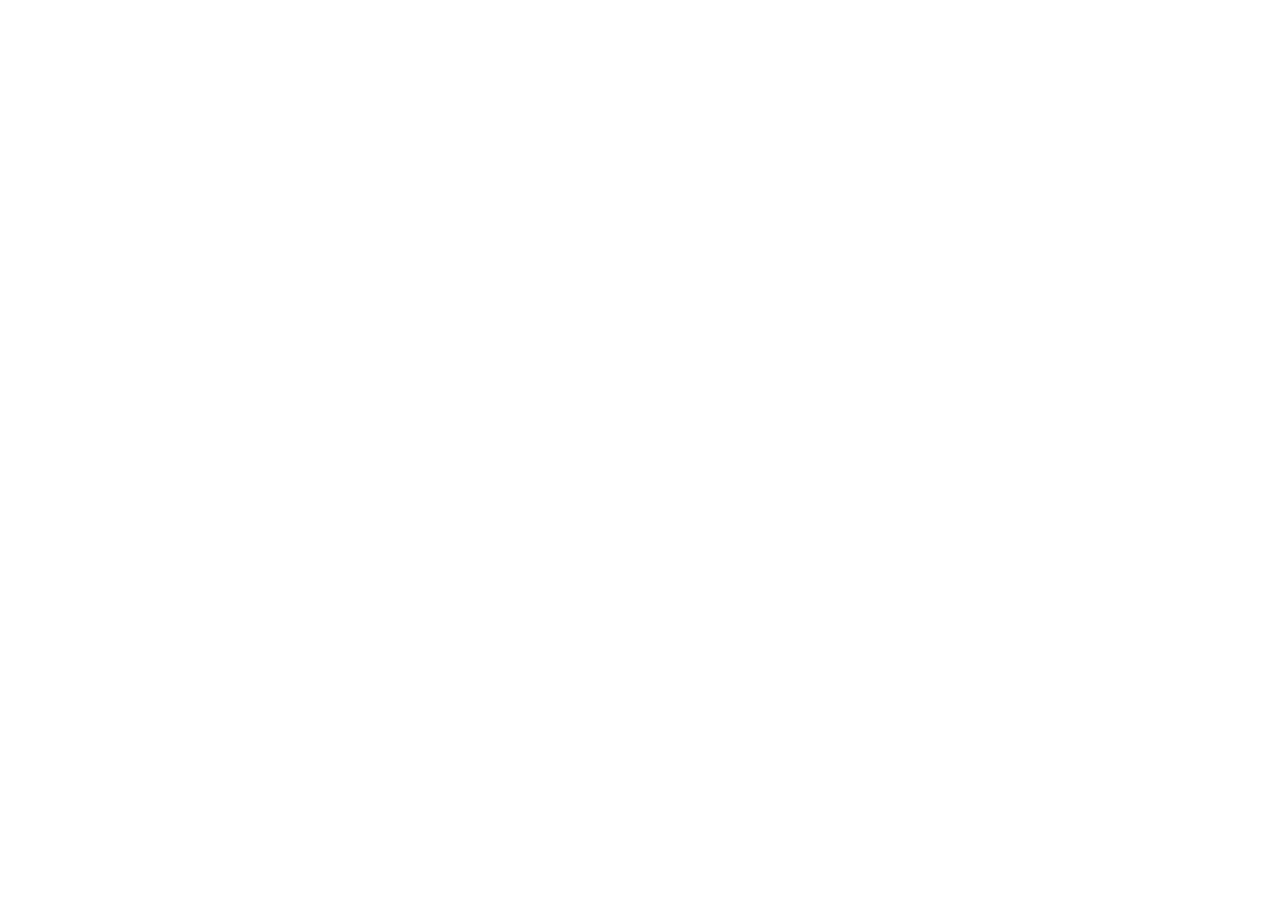
==== index.html @ 2e0dc95f "Initialisation du projet, Arborescence et creation de la structure HTML" ====
<!DOCTYPE html>
<html lang="fr">

<head>
    <meta charset="UTF-8">
    <meta name="viewport" content="width=device-width, initial-scale=1.0">
    <title>AfriConnect Summit | Accueil</title>
    
    <!-- Votre feuille de style personnelle -->
    <link rel="stylesheet" href="css/style.css">
</head>

<body>
    <!-- Le contenu de la page sera ajoute ici -->
   
   <!-- Votre script JavaScript -->
    <script src="js/main.js"></script>
</body>

</html>
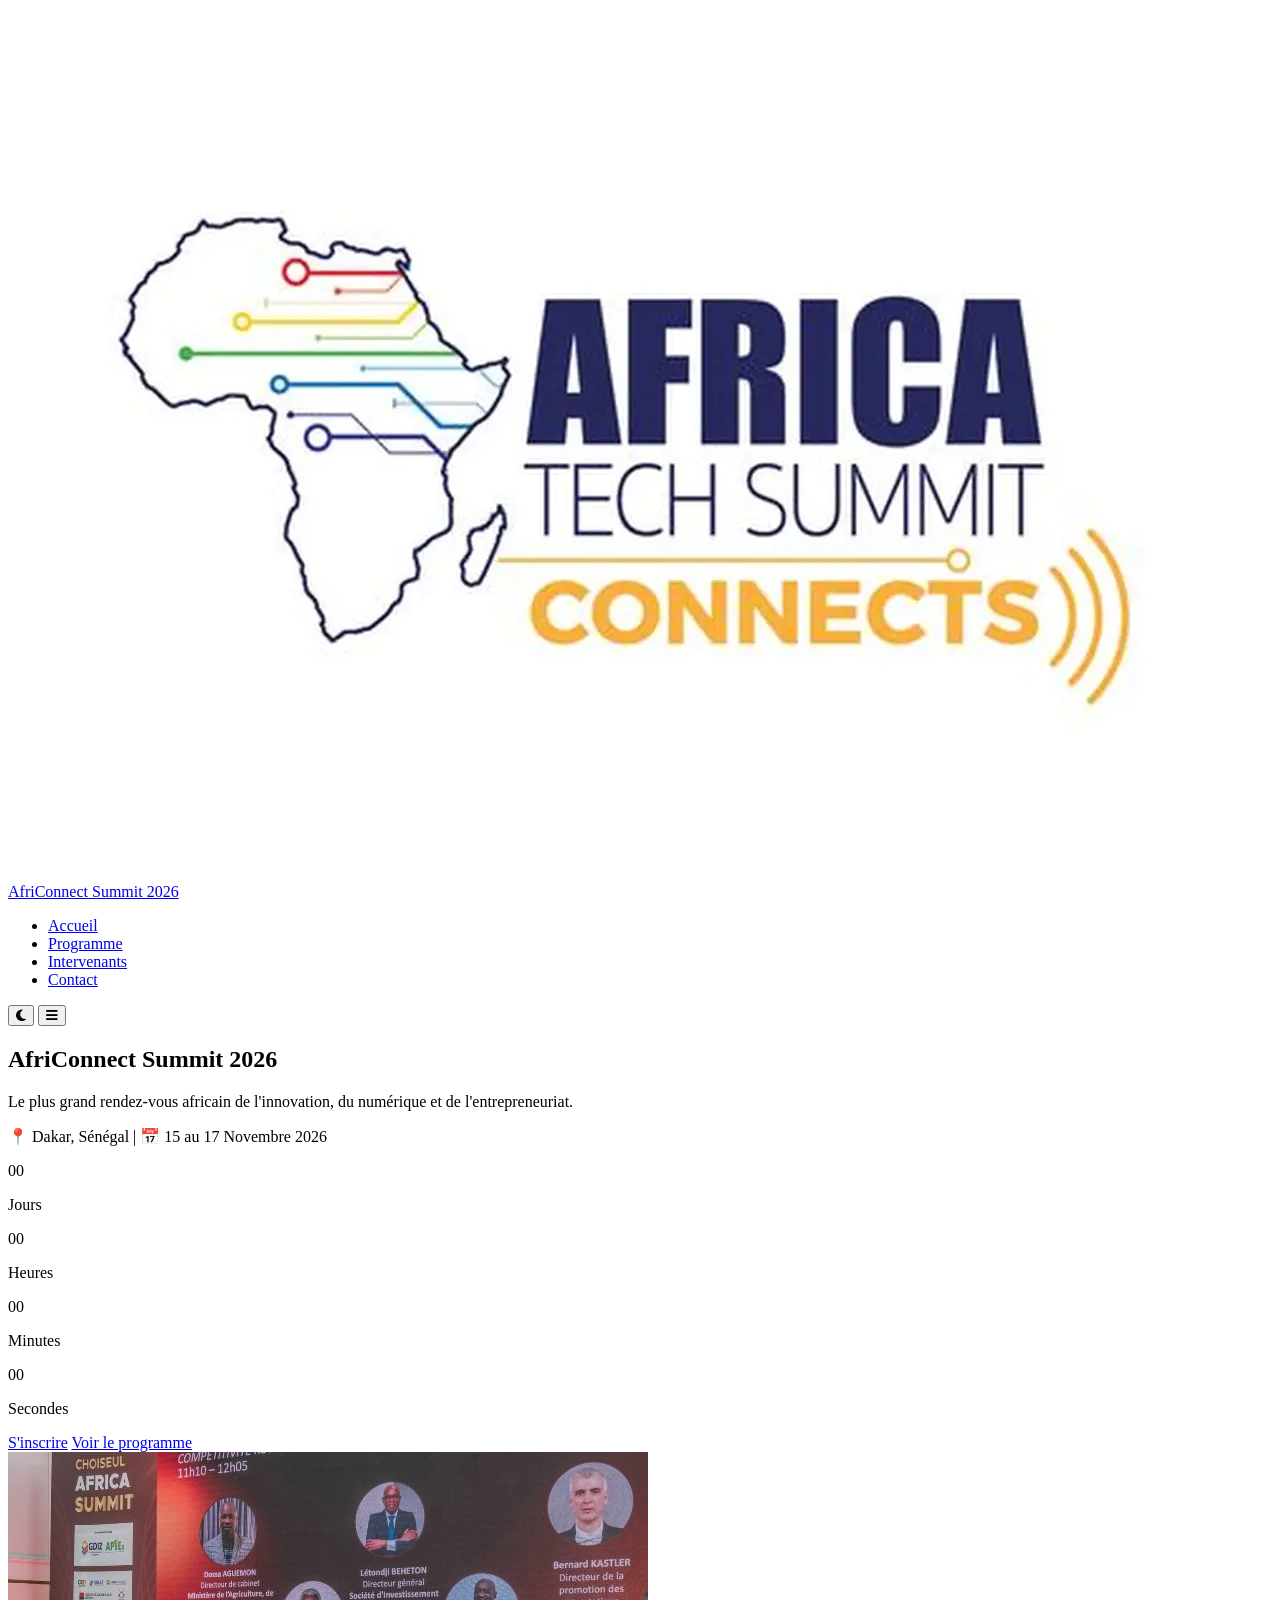
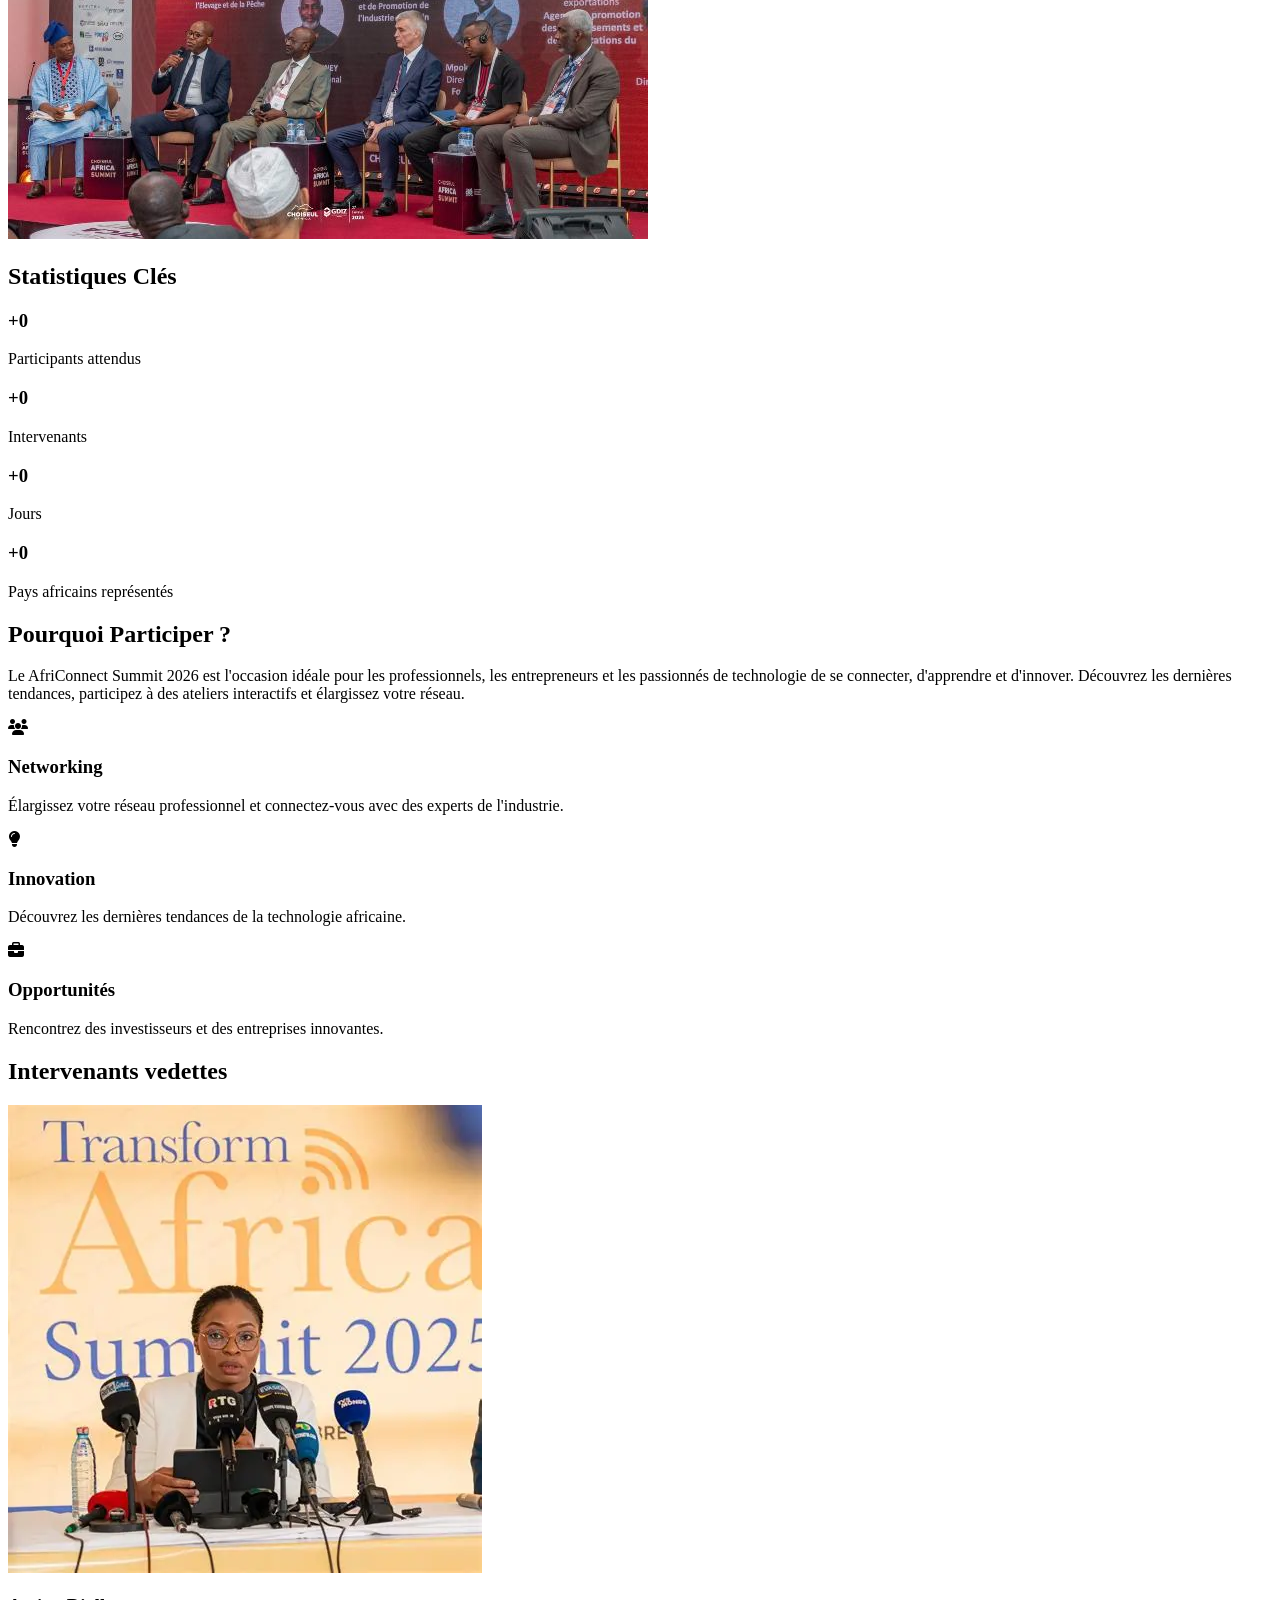
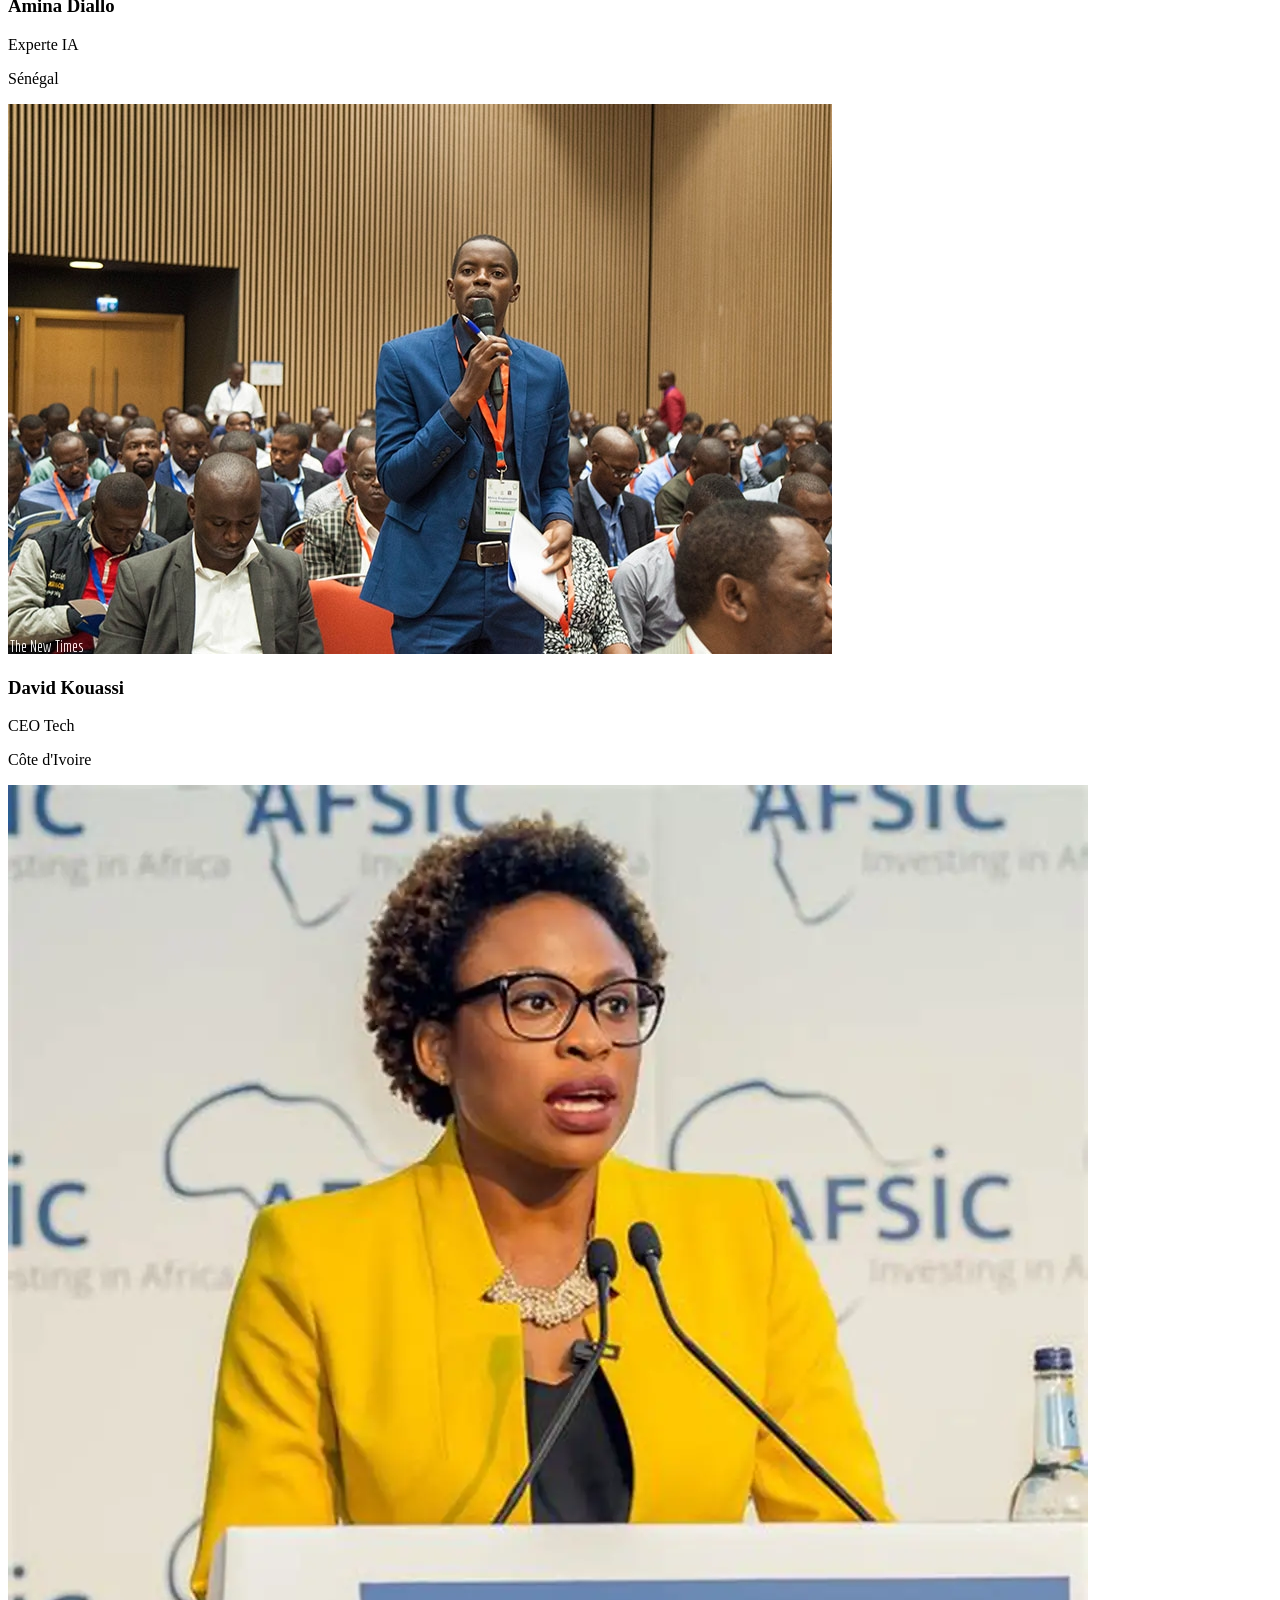
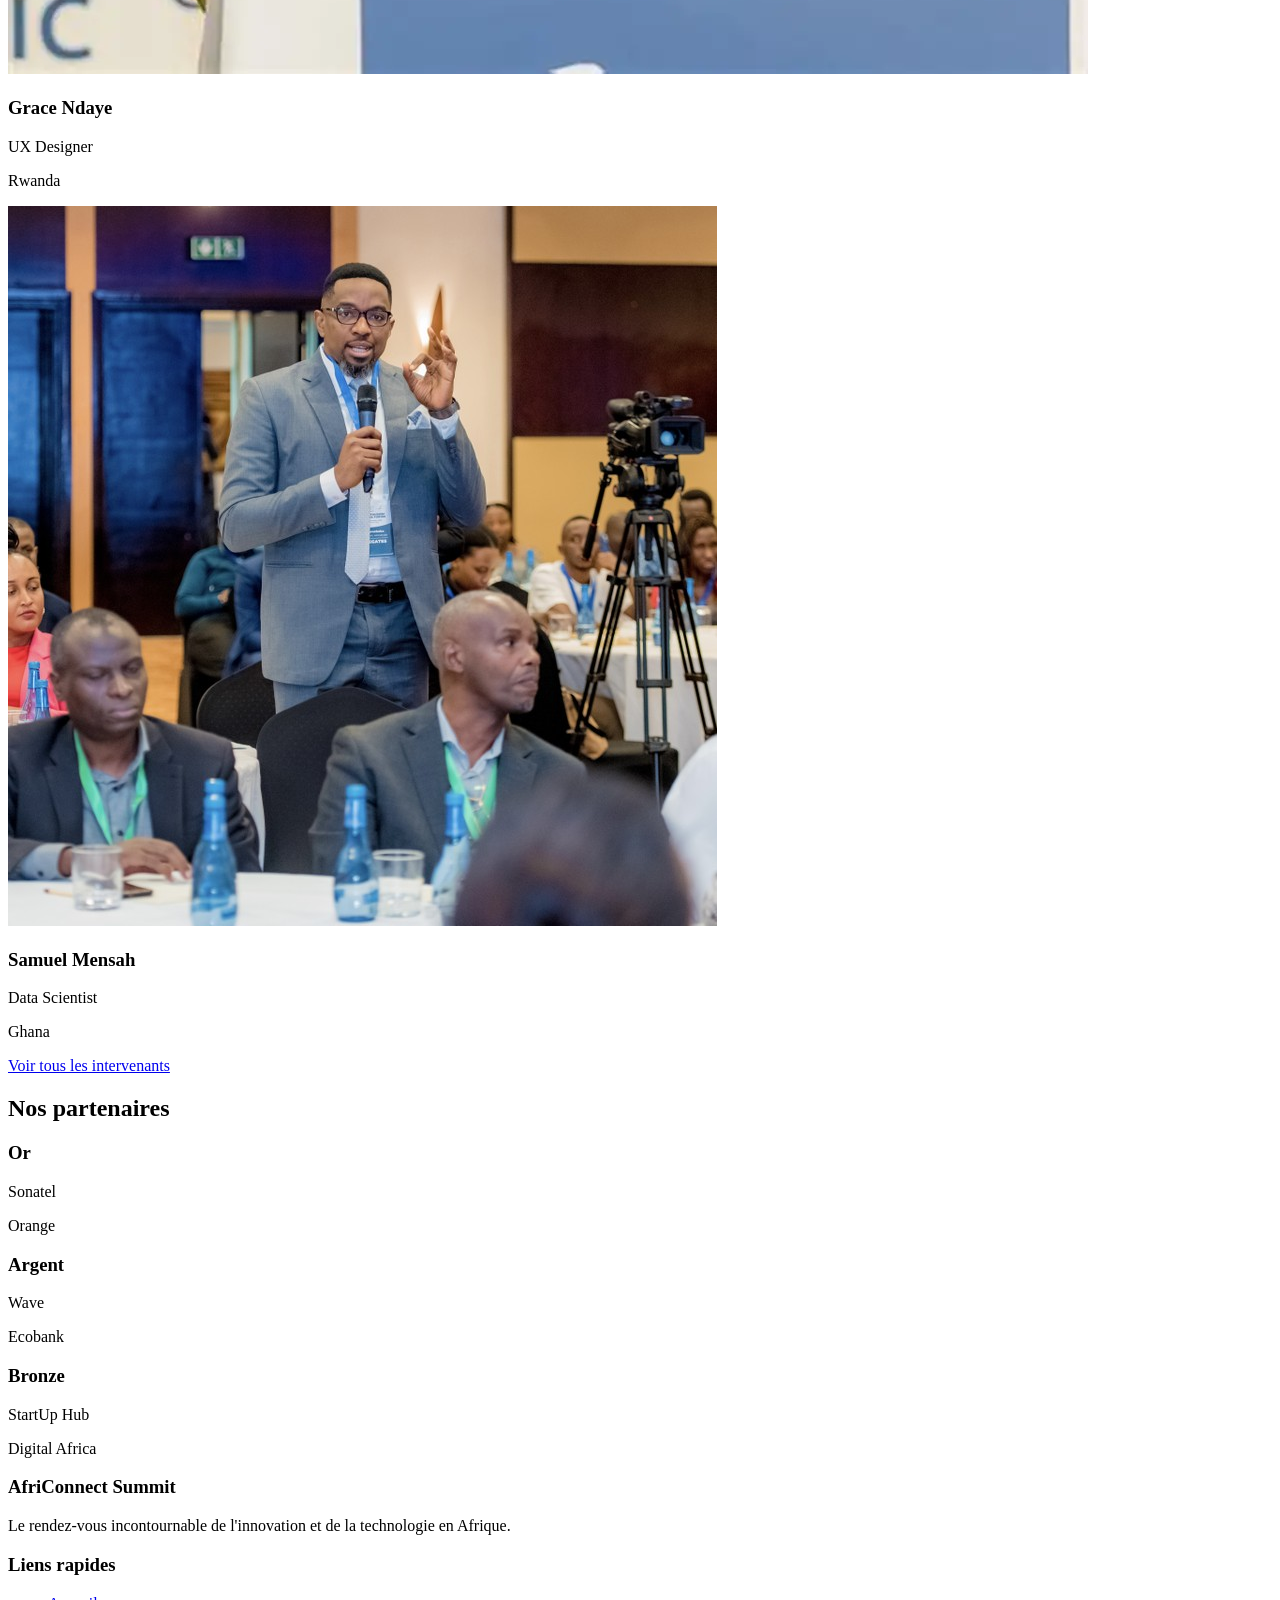
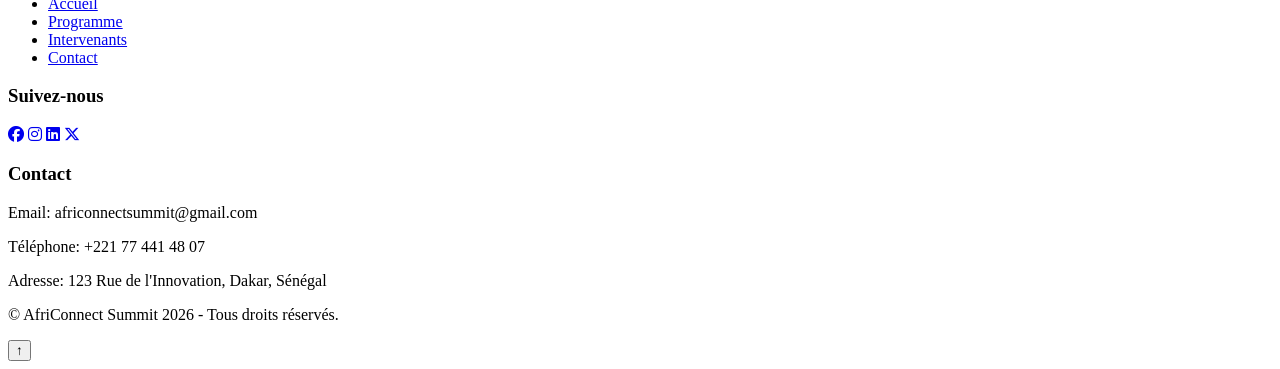
==== commit ba4e7223: "HTML : Structure HTML complète du site AfriConnect Summit" ====
--- a/index.html
+++ b/index.html
@@ -5,15 +5,348 @@
     <meta charset="UTF-8">
     <meta name="viewport" content="width=device-width, initial-scale=1.0">
     <title>AfriConnect Summit | Accueil</title>
-    
+
     <!-- Votre feuille de style personnelle -->
     <link rel="stylesheet" href="css/style.css">
+    <link rel="stylesheet" href="https://cdnjs.cloudflare.com/ajax/libs/font-awesome/6.7.2/css/all.min.css">
 </head>
 
 <body>
     <!-- Le contenu de la page sera ajoute ici -->
-   
-   <!-- Votre script JavaScript -->
+    <header>
+        <nav class="navbar">
+            <div>
+                <a href="index.html" class="logo">
+                    <img src="images/logo.png" alt="Logo AfriConnect Summit 2026">
+
+                    <span>AfriConnect Summit 2026</span>
+                </a>
+            </div>
+            <ul class="nav-links">
+                <li><a href="index.html" class="active">Accueil</a></li>
+                <li><a href="programme.html">Programme</a></li>
+                <li><a href="intervenants.html">Intervenants</a></li>
+                <li><a href="contact.html">Contact</a></li>
+            </ul>
+
+            <button id="theme-toggle" aria-label="Activer le mode sombre">
+                
+                <i class="fa-solid fa-moon"></i>
+
+            </button>
+            
+            <button id="menu-toggle" aria-label="Ouvrir le menu">
+
+                <i class="fa-solid fa-bars"></i>
+                
+            </button>
+
+        </nav>
+    </header>
+
+    <main>
+        <section id="hero">
+            <div>
+                <h1> AfriConnect Summit 2026 </h1>
+                <p>
+                    Le plus grand rendez-vous africain de l'innovation, du numérique
+                    et de l'entrepreneuriat.
+                </p>
+                <p> 📍 Dakar, Sénégal | 📅 15 au 17 Novembre 2026</p>
+
+                <div id="countdown">
+                    <!-- Le compte à rebours sera affiché ici -->
+                    <div>
+                        <span id="days">00</span>
+                        <p>Jours</p>
+                    </div>
+                    <div>
+                        <span id="hours">00</span>
+                        <p>Heures</p>
+                    </div>
+                    <div>
+                        <span id="minutes">00</span>
+                        <p>Minutes</p>
+                    </div>
+                    <div>
+                        <span id="seconds">00</span>
+                        <p>Secondes</p>
+                    </div>
+
+                </div>
+                <div>
+                    <a href="contact.html" class="btn">S'inscrire</a>
+                    <a href="programme.html" class="btn">Voir le programme</a>
+                </div>
+            </div>
+            <div class="hero-image">
+                <img src="images/hero.jpg" alt="Conférence technologique AfriConnect Summit 2026">
+            </div>
+        </section>
+
+        <section id="statistiques">
+
+            <h2>Statistiques Clés</h2>
+
+            <article>
+
+                <h3>+<span class="counter" data-target="1200">0</span></h3>
+
+                <p>Participants attendus</p>
+
+            </article>
+
+            <article>
+
+                <h3>+<span class="counter" data-target="48">0</span></h3>
+
+                <p>Intervenants</p>
+
+            </article>
+
+            <article>
+
+                <h3>+<span class="counter" data-target="3">0</span></h3>
+
+                <p>Jours</p>
+
+            </article>
+
+            <article>
+
+                <h3>+<span class="counter" data-target="12">0</span></h3>
+
+                <p>
+                    Pays africains représentés
+                </p>
+
+            </article>
+
+        </section>
+
+        <section id="pourquoi">
+
+            <h2>Pourquoi Participer ?</h2>
+
+            <p>
+                Le AfriConnect Summit 2026 est l'occasion idéale pour les professionnels,
+                les entrepreneurs et les passionnés de technologie
+                de se connecter, d'apprendre et d'innover.
+                Découvrez les dernières tendances,
+                participez à des ateliers interactifs et élargissez votre réseau.
+            </p>
+
+            <article>
+
+                <i class="fa-solid fa-users"></i>
+
+                <h3>Networking</h3>
+
+                <p>
+                    Élargissez votre réseau professionnel et
+                    connectez-vous avec des experts de l'industrie.
+                </p>
+            </article>
+
+            <article>
+
+                <i class="fa-solid fa-lightbulb"></i>
+
+                <h3>Innovation</h3>
+
+                <p>
+                    Découvrez les dernières tendances de la technologie africaine.
+                </p>
+
+            </article>
+
+            <article>
+
+                <i class="fa-solid fa-briefcase"></i>
+
+                <h3>Opportunités</h3>
+
+                <p>
+                    Rencontrez des investisseurs et des entreprises innovantes.
+                </p>
+
+            </article>
+
+        </section>
+        <section id="intervenants">
+
+            <h2>Intervenants vedettes</h2>
+
+            <article>
+
+                <img src="images/intervenante.jpg" alt="Intervenant 1">
+
+                <h3>Amina Diallo</h3>
+
+                <p>Experte IA</p>
+
+                <p>Sénégal</p>
+
+            </article>
+
+            <article>
+
+                <img src="images/intervenant2.jpg" alt="Intervenant 2">
+
+                <h3>David Kouassi</h3>
+
+                <p>CEO Tech</p>
+
+                <p>Côte d'Ivoire</p>
+
+            </article>
+
+            <article>
+
+                <img src="images/intervenante2.jpg" alt="Intervenant 3">
+
+                <h3>Grace Ndaye</h3>
+
+                <p>UX Designer</p>
+
+                <p>Rwanda</p>
+
+            </article>
+
+            <article>
+
+                <img src="images/intervenant4.jpg" alt="Intervenant 4">
+
+                <h3>Samuel Mensah</h3>
+
+                <p>Data Scientist</p>
+
+                <p>Ghana</p>
+
+            </article>
+
+            <a href="intervenants.html">
+                Voir tous les intervenants
+            </a>
+
+        </section>
+
+        <!-- SPONSORS -->
+
+        <section id="sponsors">
+
+            <h2>Nos partenaires</h2>
+
+            <div>
+
+                <h3>Or</h3>
+
+                <p>Sonatel</p>
+
+                <p>Orange</p>
+
+            </div>
+
+            <div>
+
+                <h3>Argent</h3>
+
+                <p>Wave</p>
+
+                <p>Ecobank</p>
+
+            </div>
+
+            <div>
+
+                <h3>Bronze</h3>
+
+                <p>StartUp Hub</p>
+
+                <p>Digital Africa</p>
+
+            </div>
+
+        </section>
+
+    </main>
+
+    <!-- ================= FOOTER ================= -->
+
+    <footer>
+
+        <div>
+
+            <h3>AfriConnect Summit</h3>
+
+            <p>
+                Le rendez-vous incontournable de l'innovation et de la technologie en Afrique.
+            </p>
+
+        </div>
+
+        <div>
+
+            <h3>Liens rapides</h3>
+
+            <ul>
+
+                <li><a href="index.html">Accueil</a></li>
+
+                <li><a href="programme.html">Programme</a></li>
+
+                <li><a href="intervenants.html">Intervenants</a></li>
+
+                <li><a href="contact.html">Contact</a></li>
+
+            </ul>
+
+        </div>
+
+        <div>
+
+            <h3>Suivez-nous</h3>
+
+            <a href="#"><i class="fa-brands fa-facebook"></i></a>
+
+            <a href="#"><i class="fa-brands fa-instagram"></i></a>
+
+            <a href="#"><i class="fa-brands fa-linkedin"></i></a>
+
+            <a href="#"><i class="fa-brands fa-x-twitter"></i></a>
+
+        </div>
+
+        <div>
+
+            <h3>Contact</h3>
+
+            <p>
+                Email: africonnectsummit@gmail.com
+            </p>
+
+
+            <p>
+                Téléphone: +221 77 441 48 07
+            </p>
+
+            <p>
+                Adresse: 123 Rue de l'Innovation, Dakar, Sénégal
+            </p>
+
+        </div>
+        <div>
+        <p>
+            © <span id="year"></span> AfriConnect Summit 2026 - Tous droits réservés.
+        </p>
+        </div>
+        <button id="back-to-top" aria-label="Retour en haut">
+            ↑
+        </button>
+
+    </footer>
+
+    <!-- Votre script JavaScript -->
     <script src="js/main.js"></script>
 </body>
 
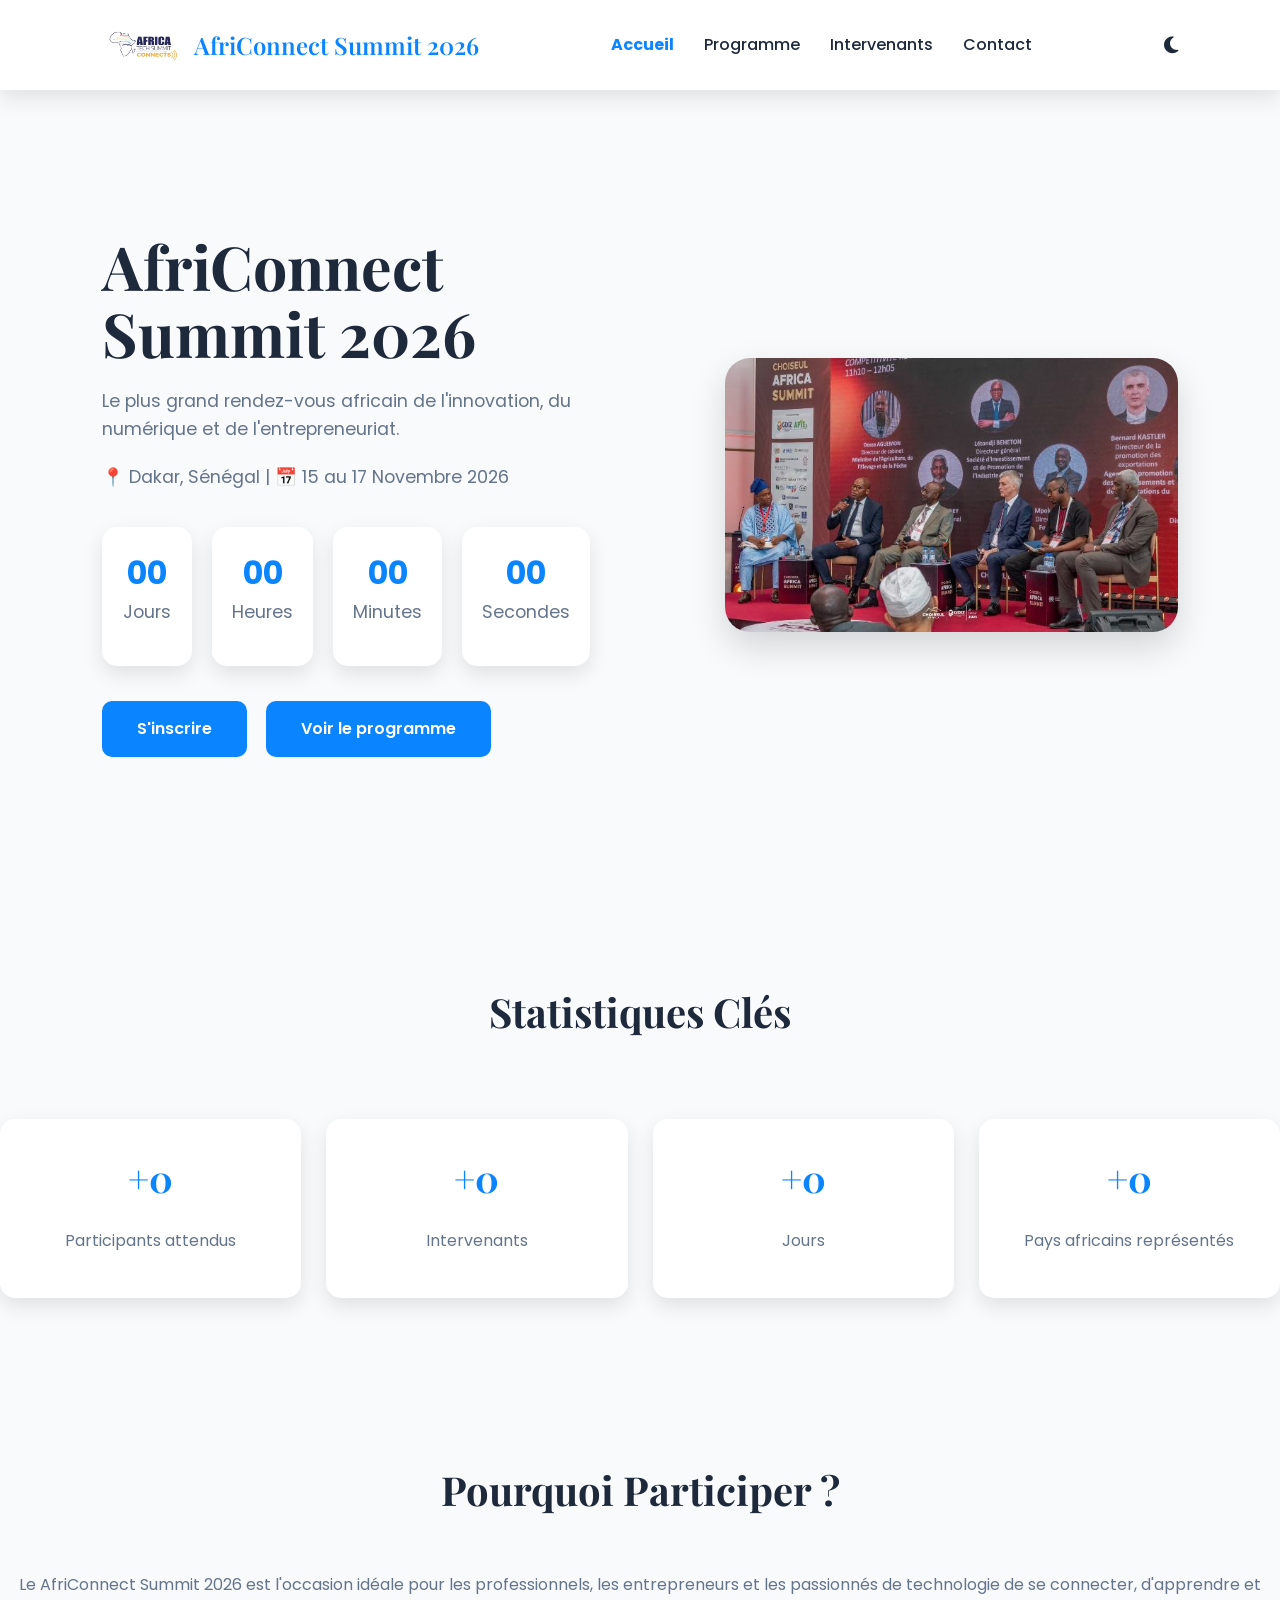
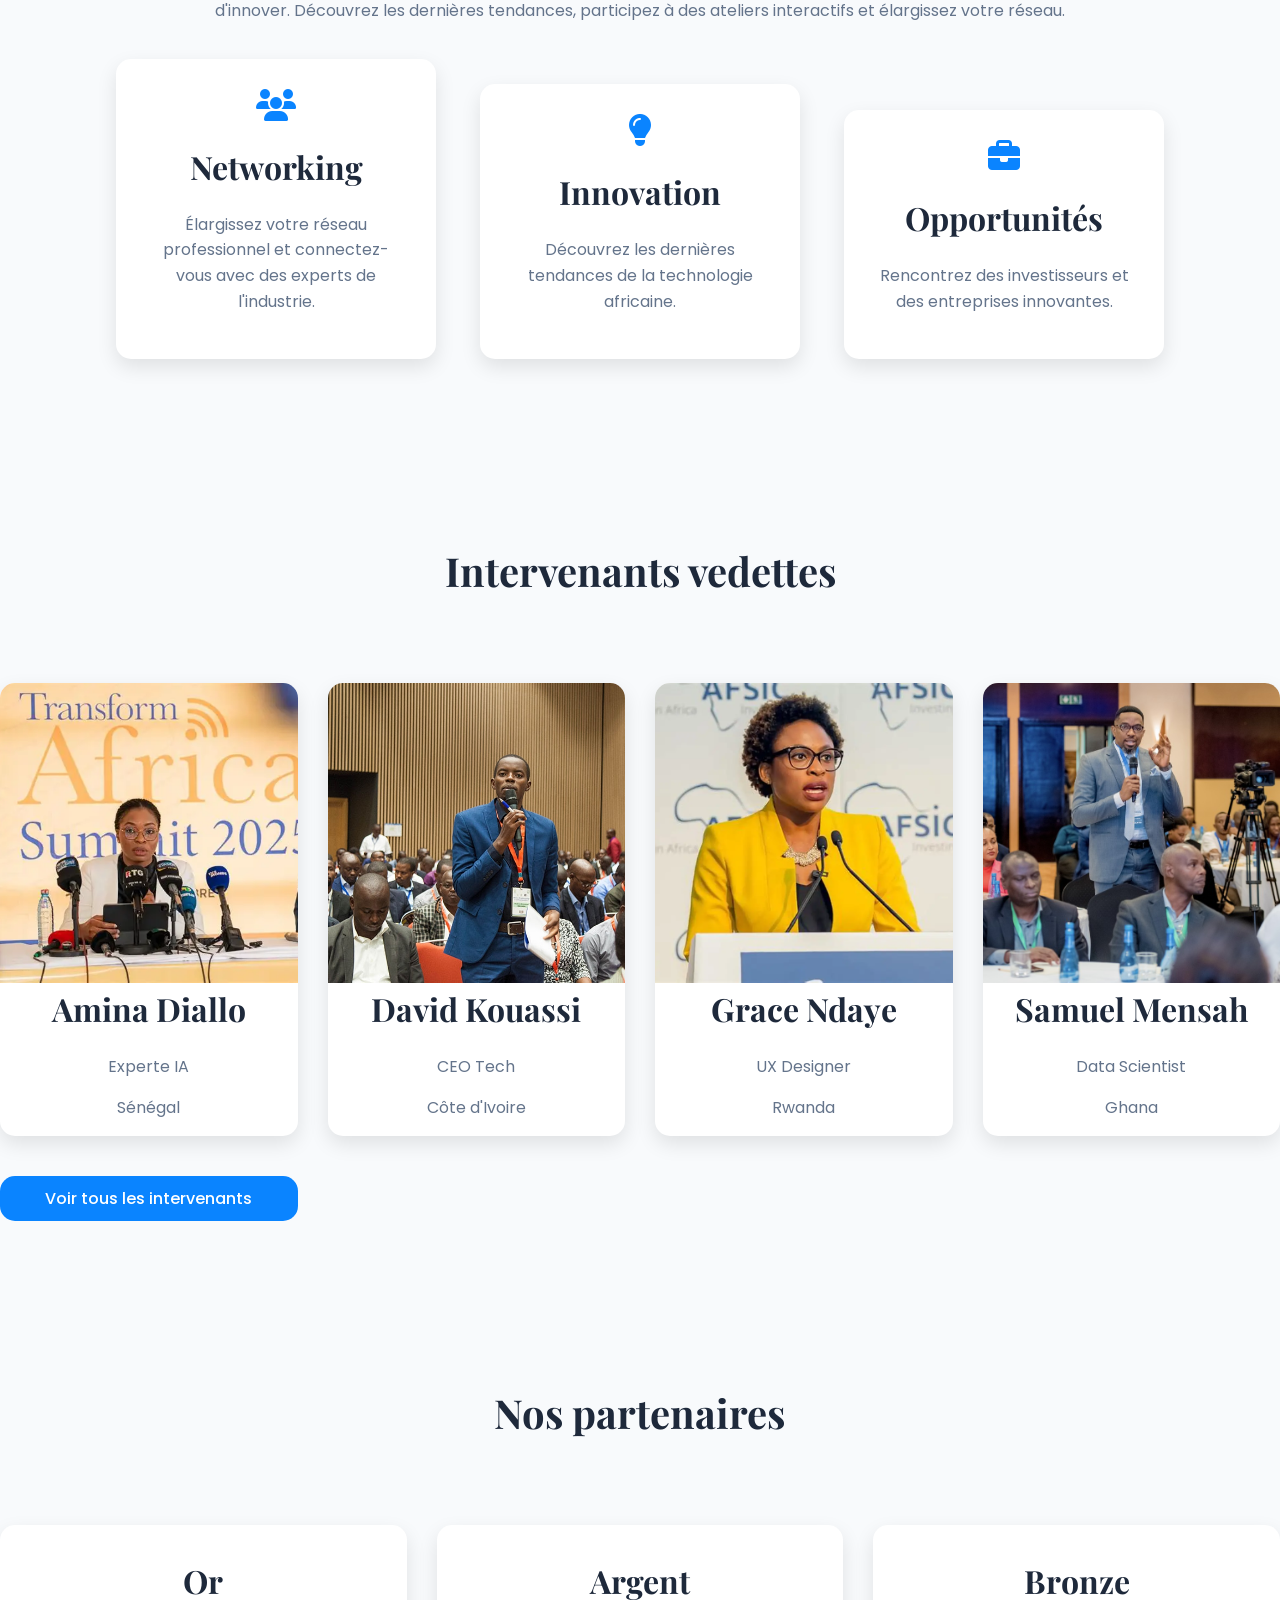
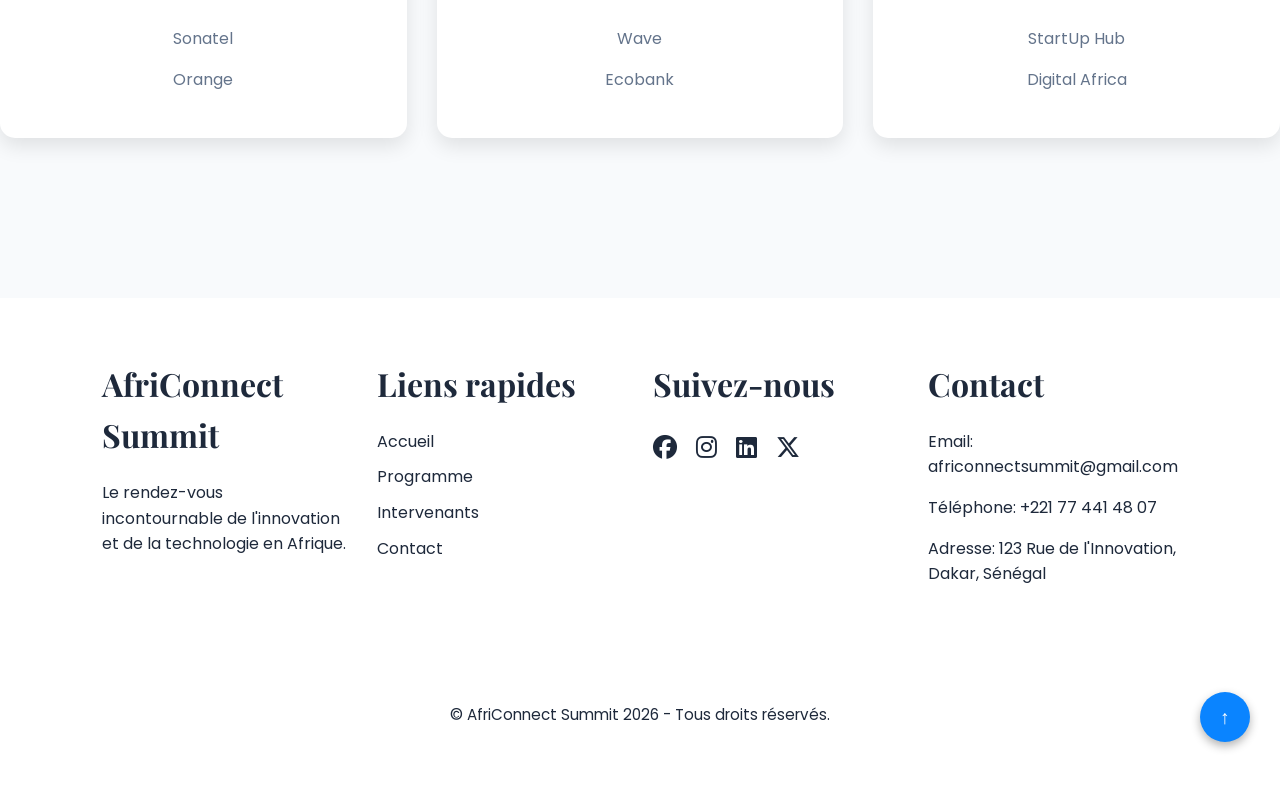
==== commit 63c5b41b: "js: Animations fade-in, slide-in, zoom-in au scroll Onglets du programme Filtrage et modification pa" ====
--- a/index.html
+++ b/index.html
@@ -84,11 +84,11 @@
             </div>
         </section>
 
-        <section id="statistiques">
+        <section id="statistiques" class="fade-in">
 
             <h2>Statistiques Clés</h2>
 
-            <article>
+            <article class="fade-in">
 
                 <h3>+<span class="counter" data-target="1200">0</span></h3>
 
@@ -96,7 +96,7 @@
 
             </article>
 
-            <article>
+            <article class="slide-in">
 
                 <h3>+<span class="counter" data-target="48">0</span></h3>
 
@@ -104,7 +104,7 @@
 
             </article>
 
-            <article>
+            <article class="zoom-in">
 
                 <h3>+<span class="counter" data-target="3">0</span></h3>
 
@@ -112,7 +112,7 @@
 
             </article>
 
-            <article>
+            <article class="fade-in">
 
                 <h3>+<span class="counter" data-target="12">0</span></h3>
 
@@ -124,7 +124,7 @@
 
         </section>
 
-        <section id="pourquoi">
+        <section id="pourquoi" class="fade-in">
 
             <h2>Pourquoi Participer ?</h2>
 
@@ -136,7 +136,7 @@
                 participez à des ateliers interactifs et élargissez votre réseau.
             </p>
 
-            <article>
+            <article class="fade-in">
 
                 <i class="fa-solid fa-users"></i>
 
@@ -148,7 +148,7 @@
                 </p>
             </article>
 
-            <article>
+            <article class="slide-in">
 
                 <i class="fa-solid fa-lightbulb"></i>
 
@@ -160,7 +160,7 @@
 
             </article>
 
-            <article>
+            <article class="zoom-in">
 
                 <i class="fa-solid fa-briefcase"></i>
 
@@ -173,11 +173,11 @@
             </article>
 
         </section>
-        <section id="intervenants">
+        <section id="intervenants" class="slide-in">
 
             <h2>Intervenants vedettes</h2>
 
-            <article>
+            <article class="fade-in">
 
                 <img src="images/intervenante.jpg" alt="Intervenant 1">
 
@@ -189,7 +189,7 @@
 
             </article>
 
-            <article>
+            <article class="slide-in">
 
                 <img src="images/intervenant2.jpg" alt="Intervenant 2">
 
@@ -201,7 +201,7 @@
 
             </article>
 
-            <article>
+            <article class="zoom-in">
 
                 <img src="images/intervenante2.jpg" alt="Intervenant 3">
 
@@ -213,7 +213,7 @@
 
             </article>
 
-            <article>
+            <article class="fade-in">
 
                 <img src="images/intervenant4.jpg" alt="Intervenant 4">
 
@@ -233,7 +233,7 @@
 
         <!-- SPONSORS -->
 
-        <section id="sponsors">
+        <section id="sponsors" class="zoom-in">
 
             <h2>Nos partenaires</h2>
 
--- a/css/style.css
+++ b/css/style.css
@@ -0,0 +1,1307 @@
+/* google fonts */
+
+@import url('https://fonts.googleapis.com/css2?family=Poppins:wght@300;400;500;600;700&family=Playfair+Display:wght@400;600;700&display=swap');
+
+
+/* Les variables de couleur et de police */
+:root {
+
+    /* Couleur principale */
+    --color-primary: #0A84FF;
+
+    /* Deuxième couleur */
+    --color-secondary: #14B8A6;
+
+    /* Couleur des boutons importants */
+    --color-accent: #F59E0B;
+
+    /* Couleur du texte */
+    --color-dark: #1E293B;
+
+    /* Couleur du fond */
+    --color-light: #F8FAFC;
+
+    /* Blanc */
+    --color-white: #FFFFFF;
+
+    /* Gris pour les paragraphes */
+    --color-gray: #64748B;
+
+    /* Police des titres */
+    --font-title: "Playfair Display", serif;
+
+    /* Police du texte */
+    --font-body: "Poppins", sans-serif;
+
+    /* Espacement */
+    --spacing: 20px;
+
+    /* Coins arrondis */
+    --radius: 15px;
+
+    /* Ombre */
+    --shadow: 0 8px 20px rgba(0, 0, 0, .10);
+
+    /* Animation */
+    --transition: .3s ease;
+
+}
+
+/* Réinitialisation */
+* {
+    margin: 0;
+    padding: 0;
+    box-sizing: border-box;
+}
+
+/* style du corps de la page */
+body {
+    font-family: var(--font-body);
+    color: var(--color-dark);
+    line-height: 1.6;
+    background-color: var(--color-light);
+    transition: background .3s ease, color .3s ease;
+     padding-top: 90px;
+    
+}
+
+/* Défilement fluide */
+html {
+    scroll-behavior: smooth;
+}
+
+/* Les images ne dépassent pas leur conteneur */
+img {
+    max-width: 100%;
+    height: auto;
+    display: block;
+}
+
+/* Enlever le soulignement des liens */
+a {
+    text-decoration: none;
+    color: inherit;
+}
+
+/* Enlever les puces des listes */
+ul {
+    list-style: none;
+}
+
+/* style des titres */
+h1,
+h2,
+h3 {
+    font-family: var(--font-title);
+    color: var(--color-dark);
+    margin-bottom: 20px;
+}
+
+h1 {
+    font-size: 3rem;
+}
+
+h2 {
+    font-size: 2.5rem;
+}
+
+h3 {
+    font-size: 2rem;
+}
+
+p {
+
+    margin-bottom: 15px;
+    color: var(--color-gray);
+
+}
+
+/* largeur maximale des section */
+.container {
+    max-width: 1200px;
+    margin: 0 auto;
+    width: 90%;
+}
+
+section {
+    padding: 80px 0;
+}
+
+/* style general des boutons */
+button {
+    cursor: pointer;
+    border: none;
+    background: none;
+    font-family: inherit;
+}
+
+/* Bare de navigation (navbar) */
+.navbar {
+    display: flex;
+    justify-content: space-between;
+    align-items: center;
+    padding: 20px 8%;
+    background: var(--color-white);
+    box-shadow: var(--shadow);
+    position: fixed;
+    top: 0;
+    z-index: 1000;
+    left: 0;
+    right: 0;
+    width: 100%;
+}
+/* Style après le scroll */
+.navbar.scrolled {
+    padding: 12px 8%;
+    background: rgba(255, 255, 255, 0.95);
+    backdrop-filter: blur(10px);
+    box-shadow: 0 10px 25px rgba(0, 0, 0, 0.12);
+}
+
+/* Logo plus petit */
+.navbar.scrolled .logo img {
+    width: 65px;
+    height: 42px;
+    transition: 0.35s;
+}
+
+/* Texte du logo plus petit */
+.navbar.scrolled .logo span {
+    font-size: 1.3rem;
+}
+
+/* Version sombre */
+body.dark-mode .navbar.scrolled {
+    background: rgba(30, 41, 59, 0.95);
+    box-shadow: 0 10px 25px rgba(255, 255, 255, 0.08);
+}
+
+.logo {
+    display: flex;
+    align-items: center;
+    gap: 12px;
+}
+
+.logo img {
+    width: 80px;
+    height: 50px;
+}
+
+.logo span {
+    font-size: 1.5rem;
+    font-weight: 600;
+    font-family: var(--font-title);
+    color: var(--color-primary);
+}
+
+.nav-links {
+    display: flex;
+    gap: 30px;
+}
+
+.nav-links a {
+    font-weight: 500;
+    transition: var(--transition);
+}
+
+.nav-links a:hover {
+    color: var(--color-primary);
+}
+
+.nav-links a.active {
+    font-weight: 700;
+    color: var(--color-primary);
+}
+
+#theme-toggle,
+#menu-toggle {
+    background: none;
+    font-size: 1.2rem;
+    color: var(--color-dark);
+}
+
+#menu-toggle {
+    display: none;
+}
+
+/* Section hero */
+#hero {
+    display: grid;
+    grid-template-columns: 1.2fr 1fr;
+    align-items: center;
+    gap: 60px;
+    min-height: 90vh;
+    padding: 120px 8%;
+}
+
+#hero h1 {
+    font-size: 3.8rem;
+    line-height: 1.1;
+    margin-bottom: 20px;
+    color: var(--color-dark);
+}
+
+#hero p {
+    font-size: 1.1rem;
+    color: var(--color-gray);
+    margin-bottom: 20px;
+}
+
+.hero-image img {
+    width: 100%;
+    border-radius: 25px;
+    box-shadow: 0 15px 35px rgba(0, 0, 0, .15);
+}
+
+.btn {
+    display: inline-block;
+    padding: 15px 35px;
+    border-radius: 10px;
+    text-decoration: none;
+    background: var(--color-primary);
+    color: var(--color-white);
+    font-weight: 600;
+    transition: var(--transition);
+    margin-right: 15px;
+}
+
+.btn:hover {
+    transform: translateY(-4px);
+    background: var(--color-secondary);
+}
+
+/* ================= COMPTE À REBOURS ================= */
+
+#countdown {
+    display: flex;
+    gap: 20px;
+    margin: 35px 0;
+}
+
+#countdown div {
+    background: var(--color-white);
+    padding: 20px;
+    text-align: center;
+    border-radius: var(--radius);
+    box-shadow: var(--shadow);
+    min-width: 90px;
+}
+
+#countdown span {
+    display: block;
+    font-size: 2rem;
+    font-weight: bold;
+    color: var(--color-primary);
+}
+
+/* ================= STATISTIQUES ================= */
+
+#statistiques h2 {
+    grid-column: 1 / -1;
+    text-align: center;
+    margin-bottom: 50px;
+}
+
+#statistiques {
+    display: grid;
+    grid-template-columns: repeat(4, 1fr);
+    gap: 25px;
+    text-align: center;
+}
+
+#statistiques article {
+    background: var(--color-white);
+    padding: 30px;
+    border-radius: var(--radius);
+    box-shadow: var(--shadow);
+    transition: var(--transition);
+}
+
+#statistiques article:hover {
+    transform: translateY(-8px);
+}
+
+#statistiques h3 {
+    font-size: 2.3rem;
+    color: var(--color-primary);
+}
+
+/* Pourquoi participer à l'AfriConnect Summit ? */
+
+#pourquoi h2 {
+    grid-column: 1 / -1;
+    text-align: center;
+    margin-bottom: 50px;
+}
+
+#pourquoi {
+    text-align: center;
+}
+
+#pourquoi article {
+    display: inline-block;
+    width: 320px;
+    background: var(--color-white);
+    padding: 30px;
+    border-radius: var(--radius);
+    box-shadow: var(--shadow);
+    margin: 20px;
+    transition: var(--transition);
+}
+
+#pourquoi article:hover {
+    transform: translateY(-8px);
+}
+
+#pourquoi i {
+    font-size: 2rem;
+    color: var(--color-primary);
+    margin-bottom: 20px;
+}
+
+#intervenants h2 {
+    grid-column: 1 / -1;
+    text-align: center;
+    margin-bottom: 50px;
+}
+
+#intervenants {
+    display: grid;
+    grid-template-columns: repeat(4, 1fr);
+    gap: 30px;
+    text-align: center;
+}
+
+#intervenants article {
+    background: var(--color-white);
+    overflow: hidden;
+    border-radius: var(--radius);
+    box-shadow: var(--shadow);
+    transition: var(--transition);
+}
+
+#intervenants article:hover {
+    transform: translateY(-8px);
+}
+
+#intervenants img {
+    width: 100%;
+    height: 300px;
+    object-fit: cover;
+}
+
+#intervenants a {
+    background: var(--color-primary);
+    color: var(--color-white);
+    text-decoration: none;
+    font-weight: 500;
+    transition: var(--transition);
+    margin-top: 10px;
+    padding: 10px 20px;
+    border-radius: var(--radius);
+}
+
+#intervenants a:hover {
+    background: var(--color-secondary);
+}
+
+#sponsors h2 {
+    grid-column: 1 / -1;
+    margin-bottom: 50px;
+}
+
+#sponsors {
+    display: grid;
+    grid-template-columns: repeat(3, 1fr);
+    gap: 30px;
+    text-align: center;
+}
+
+#sponsors div {
+    background: var(--color-white);
+    padding: 30px;
+    border-radius: var(--radius);
+    box-shadow: var(--shadow);
+    transition: var(--transition);
+}
+
+#sponsors div:hover {
+    transform: translateY(-8px);
+}
+
+#programme-hero {
+    text-align: center;
+    padding: 60px 20px;
+    background: linear-gradient(135deg, var(--color-primary), var(--color-secondary));
+    color: var(--color-white);
+    border-radius: var(--radius);
+    margin-bottom: 50px;
+    /* Espace important avant d'attaquer le programme */
+    box-shadow: var(--shadow);
+}
+
+#programme-hero h1 {
+    font-size: 2.8rem;
+    margin-top: 0;
+    margin-bottom: 15px;
+    letter-spacing: -1px;
+    color: var(--color-white);
+}
+
+#programme-hero p {
+    font-size: 1.2rem;
+    max-width: 600px;
+    margin: 0 auto;
+    opacity: 0.9;
+    /* Légèrement transparent pour adoucir le texte blanc */
+    color: var(--color-white);
+}
+
+/* 4. LES JOURNÉES DU PROGRAMME (.jour)*/
+
+/* Le conteneur magique : il passe en grille sur PC, et reste en liste sur Mobile */
+.jour {
+    display: grid;
+    grid-template-columns: repeat(3,1fr);
+    gap: 25px;
+    /* Espace régulier entre toutes les cartes */
+    margin-bottom: 60px;
+    /* Augmenter à 60% pour aerer le disegn entre chaque jour */
+}
+
+/* Pour que le titre H2 prenne toute la largeur de la grille et ne soit pas coincé dans une case */
+.jour h2 {
+    grid-column: 1 / -1;
+    font-size: 2rem;
+    color: var(--color-dark);
+    margin-bottom: 30px;
+    display: inline-block;
+    position: relative;
+    padding-bottom: 8px;
+
+}
+
+.jour h2::after {
+    content: '';
+    position: absolute;
+    bottom: 0;
+    left: 0;
+    width: 60%;
+    height: 4px;
+    background-color: var(--color-accent);
+    /* changer pour l'accentuation */
+    border-radius: 2px;
+}
+
+.tabs{
+    display: flex;
+    justify-content: center;
+    gap: 20px;
+    margin: 40px 0 60px;
+    flex-wrap: wrap;
+}
+
+.tab-btn{
+    background: var(--color-white);
+    color: var(--color-dark);
+    border: 2px solid var(--color-primary);
+    padding: 14px 35px;
+    border-radius: var(--radius);
+    font-size: 1rem;
+    font-weight: 600;
+    cursor: pointer;
+    transition: var(--transition);
+}
+
+.tab-btn:hover{
+    background: var(--color-primary);
+    color: var(--color-white);
+    transform: translateY(-3px);
+}
+
+.tab-btn.active{
+    background: var(--color-primary);
+    color: var(--color-white);
+}
+
+/* 5. LES CARTES STYLISÉES (.programme-card) */
+.programme-card {
+    background: var(--color-white);
+    padding: 30px;
+    border-radius: var(--radius);
+    border: 1px solid rgba(0, 0, 0, 0.04);
+    box-shadow: var(--shadow);
+    display: flex;
+    flex-direction: column;
+    justify-content: space-between;
+    transition: var(--transition);
+    position: relative;
+    overflow: hidden;
+    /* Pour contenir les effets de design */
+}
+
+/* Petite touche premium : une fine ligne orange sur le haut de la carte au survol */
+.programme-card::before {
+    content: '';
+    position: absolute;
+    top: 0;
+    left: 0;
+    width: 100%;
+    height: 4px;
+    background-color: var(--color-primary);
+    transform: scaleX(0);
+    /* Invisible par défaut */
+    transition: var(--transition);
+}
+
+.programme-card:hover::before {
+    transform: scaleX(1);
+    /* Devient visible en glissant au survol */
+}
+
+.programme-card:hover {
+    transform: translateY(-5px);
+    box-shadow: var(--shadow);
+    /* Ombre dynamique */
+}
+
+/* Mise en valeur des horaires */
+.programme-card h3 {
+    margin-top: 0;
+    font-size: 1.25rem;
+    color: var(--color-dark);
+    line-height: 1.4;
+}
+
+.programme-card p {
+    color: var(--color-gray);
+    font-size: 0.95rem;
+    margin-bottom: 0;
+    margin-top: 10px;
+}
+
+/* 6. SECTION APPEL À L'ACTION (#programme-cta)*/
+#programme-cta {
+    text-align: center;
+    background-color: var(--color-light);
+    padding: 50px 30px;
+    border-radius: var(--radius);
+    border: 2px solid rgba(0, 0, 0, 0.1);
+    /* Bordure en pointillés pour le style */
+    margin-top: 80px;
+    box-shadow: var(--shadow);
+}
+
+#programme-cta h2 {
+    color: var(--color-dark);
+    font-size: 2rem;
+    margin-top: 0;
+}
+
+#programme-cta p {
+    margin-bottom: 30px;
+    font-size: 1.1rem;
+    color: var(--color-gray);
+}
+
+/* Hero de la page intervenants */
+#hero-intervenants {
+    background: linear-gradient(135deg, var(--color-primary), var(--color-secondary));
+    color: var(--color-white);
+    text-align: center;
+    padding: 80px 20px;
+}
+
+#hero-intervenants h1 {
+    font-size: 3rem;
+    margin-bottom: 20px;
+    color: var(--color-white);
+}
+
+#hero-intervenants p {
+    font-size: 1.2rem;
+    max-width: 700px;
+    margin: 0 auto;
+    opacity: 0.9;
+    color: var(--color-white);
+}
+
+/* file d'Ariane */
+.breadcrumb {
+    margin: 20px 0;
+    font-size: 0.9rem;
+    color: var(--color-gray);
+}
+
+.breadcrumb a {
+    color: var(--color-white);
+    text-decoration: none;
+    font-weight: 500;
+}
+
+.breadcrumb span {
+    color: var(--color-white);
+}
+
+/* Filtre */
+
+#filtres {
+    text-align: center;
+    margin-bottom: 40px;
+}
+
+#filtres h2 {
+    font-size: 1.8rem;
+    margin-bottom: 20px;
+}
+
+.filter-btn {
+    background: var(--color-white);
+    color: var(--color-dark);
+    border: 1px solid var(--color-primary);
+    padding: 10px 20px;
+    border-radius: var(--radius);
+    margin: 5px;
+    transition: var(--transition);
+    font-weight: 500;
+}
+
+.filter-btn:hover {
+    background: var(--color-primary);
+    color: var(--color-white);
+}
+
+.filter-btn.active {
+    background: var(--color-primary);
+    color: var(--color-white);
+}
+
+/* Liste des intervenants */
+#speakersGrid {
+    display: grid;
+    grid-template-columns: repeat(3, 1fr);
+    gap: 30px;
+}
+
+#speakersGrid h2 {
+    grid-column: 1 / -1;
+    text-align: center;
+    margin-bottom: 50px;
+}
+
+/* Carte des intervenants */
+.speaker-card {
+    background: var(--color-white);
+    border-radius: var(--radius);
+    box-shadow: var(--shadow);
+    overflow: hidden;
+    transition: var(--transition);
+    text-align: center;
+    padding-bottom: 25px;
+}
+
+.speaker-card:hover {
+    transform: translateY(-8px);
+}
+
+.speaker-card img {
+    width: 100%;
+    height: 300px;
+    object-fit: cover;
+}
+
+/* nom et spécialité */
+.speaker-card h3 {
+    margin-top: 15px;
+    margin-bottom: 5px;
+}
+
+.specialite {
+    font-weight: 500;
+    color: var(--color-primary);
+}
+
+.speaker-card strong {
+    color: var(--color-dark);
+}
+
+/* CTA */
+#cta-intervenants {
+    text-align: center;
+    background: var(--color-primary);
+    color: var(--color-white);
+    border-radius: var(--radius);
+
+}
+
+#cta-intervenants h2 {
+    color: var(--color-white);
+}
+
+#cta-intervenants p {
+    color: var(--color-white);
+    max-width: 700px;
+    margin: 20px auto 30px;
+}
+
+/* Hero Contact */
+.hero-contact {
+    background: linear-gradient(135deg, var(--color-primary), var(--color-secondary));
+    color: var(--color-white);
+    text-align: center;
+    padding: 80px 20px;
+}
+
+.hero-contact h1 {
+    font-size: 3rem;
+    margin-bottom: 20px;
+    color: var(--color-white);
+}
+
+.hero-contact .breadcrumb {
+    color: var(--color-white);
+}
+
+.hero-contact .breadcrumb a {
+    color: var(--color-white);
+    font-weight: 500;
+}
+
+.contact-wrapper {
+    display: grid;
+    grid-template-columns: 2fr 1fr;
+    gap: 40px;
+    align-items: start;
+}
+
+/* Formulaire */
+
+.contact-form {
+    background: var(--color-white);
+    padding: 35px;
+    border-radius: var(--radius);
+    box-shadow: var(--shadow);
+}
+
+.contact-form h2 {
+    margin-bottom: 20px;
+}
+
+.form-group {
+    margin-bottom: 20px;
+}
+
+.form-group label {
+    display: block;
+    margin-bottom: 8px;
+    font-weight: 500;
+}
+
+.form-group input,
+.form-group select,
+.form-group textarea {
+    width: 100%;
+    padding: 10px;
+    border: 1px solid #d6d6d6;
+    border-radius: var(--radius);
+    font-size: 1rem;
+    font-family: var(--font-body);
+    outline: none;
+    transition: var(--transition);
+}
+
+.form-group input:focus,
+.form-group select:focus,
+.form-group textarea:focus {
+    border-color: var(--color-primary);
+}
+
+.form-group small {
+    display: block;
+    margin-top: 5px;
+    color: red;
+    font-size: .9rem;
+}
+
+/* Bouton d'envoi */
+
+.contact-form button {
+    background: var(--color-primary);
+    color: var(--color-white);
+    padding: 12px 25px;
+    border-radius: var(--radius);
+    font-weight: 500;
+    transition: var(--transition);
+    font-size: 1rem;
+    width: 100%;
+}
+
+.contact-form button:hover {
+    background: var(--color-secondary);
+}
+
+/* Message de succès */
+
+#success {
+    text-align: center;
+    margin-top: 15px;
+    color: green;
+    font-weight: 600;
+}
+
+/*  INFORMATIONS  */
+
+.contact-info {
+    background: var(--color-white);
+    padding: 35px;
+    border-radius: var(--radius);
+    box-shadow: var(--shadow);
+}
+
+.contact-info h2 {
+    margin-bottom: 25px;
+}
+
+.contact-info p {
+    display: flex;
+    align-items: center;
+    gap: 12px;
+    margin-bottom: 18px;
+}
+
+.contact-info i {
+    color: var(--color-primary);
+    font-size: 1.2rem;
+}
+
+/*  FAQ  */
+
+.faq h2 {
+    text-align: center;
+    margin-bottom: 40px;
+}
+
+.faq-item {
+    background: var(--color-white);
+    margin-bottom: 20px;
+    border-radius: var(--radius);
+    box-shadow: var(--shadow);
+    overflow: hidden;
+}
+
+/* On cache la case à cocher */
+
+.faq-item input {
+    display: none;
+}
+
+/* Question */
+
+.faq-item label {
+    display: block;
+    padding: 18px 20px;
+    cursor: pointer;
+    font-weight: 600;
+    position: relative;
+}
+
+/* Petit + à droite */
+
+.faq-item label::after {
+    content: "+";
+    position: absolute;
+    right: 20px;
+    font-size: 1.3rem;
+}
+
+/* Réponse */
+
+.answer {
+    max-height: 0;
+    overflow: hidden;
+    padding: 0 20px;
+    transition: .4s;
+    color: var(--color-gray);
+}
+
+/* Lorsque la question est ouverte */
+
+.faq-item input:checked~.answer {
+    max-height: 200px;
+    padding: 20px;
+}
+
+.faq-item input:checked+label::after {
+    content: "-";
+}
+
+/*  GOOGLE MAP */
+
+.map h2 {
+    text-align: center;
+    margin-bottom: 30px;
+}
+
+.map iframe {
+    width: 100%;
+    height: 450px;
+    border-radius: var(--radius);
+    box-shadow: var(--shadow);
+}
+
+/* Footer */
+
+footer {
+    background: var(--color-white);
+    color: var(--color-white);
+    display: grid;
+    grid-template-columns: repeat(4, 1fr);
+    gap: 30px;
+    padding: 60px 8%;
+    margin-top: 80px;
+    position: relative;
+}
+
+footer h3 {
+    color: var(--color-dark);
+}
+
+footer p {
+    color: var(--color-dark);
+}
+
+footer ul li {
+    margin-bottom: 10px;
+}
+
+footer a {
+    transition: var(--transition);
+    color: var(--color-dark);
+}
+
+footer a:hover {
+    color: var(--color-primary);
+}
+
+/* 1. Aligner les icônes de réseaux sociaux (Suivez-nous) */
+footer div:nth-child(3) a {
+    display: inline-block;
+    font-size: 1.5rem;
+    /* Agrandit un peu les icônes pour le style */
+    color: var(--color-dark);
+    margin-right: 15px;
+    /* Espace horizontal entre chaque icône */
+    transition: var(--transition);
+}
+
+footer div:nth-child(3) a:hover {
+    color: var(--color-primary);
+    /* Devient bleu au survol */
+    transform: translateY(-3px);
+    /* Léger saut vers le haut */
+}
+
+/* 2. Cibler la DIV qui contient le copyright pour qu'elle s'étale sur les 4 colonnes */
+footer>div:last-of-type {
+    grid-column: 1 / -1;
+    /* Force le bloc à prendre TOUTE la largeur (de la col 1 à la fin) */
+    text-align: center;
+    /* Centre le texte à l'intérieur de ce grand bloc */
+    margin-top: 40px;
+    padding-top: 30px;
+    border-top: 1px solid rgba(255, 255, 255, 0.1);
+    /* La jolie ligne de séparation blanche */
+}
+
+/* Style du texte du copyright lui-même */
+footer>div:last-of-type p {
+    color: var(--color-dark);
+    font-size: 0.95rem;
+    margin-bottom: 0;
+    /* Évite les décalages bizarres */
+}
+
+/* 3. Le bouton "Retour en haut" (flèche bleue en bas à droite) */
+#back-to-top {
+    position: absolute;
+    /* Il se repère par rapport au footer */
+    bottom: 45px;
+    /* Aligné sur la hauteur du texte copyright */
+    right: 30px;
+    /* Aligné sur la marge globale de ton site */
+    background-color: var(--color-primary);
+    /* Fond bleu */
+    color: var(--color-white);
+    width: 50px;
+    height: 50px;
+    border-radius: 50%;
+    /* Devient un cercle parfait */
+    display: flex;
+    align-items: center;
+    justify-content: center;
+    font-size: 1.2rem;
+    box-shadow: 0 4px 10px rgba(0, 0, 0, 0.3);
+    transition: var(--transition);
+}
+
+#back-to-top:hover {
+    background-color: var(--color-secondary);
+    /* Devient vert/turquoise au survol */
+    transform: translateY(-5px);
+    /* Animation mécanique fluide */
+}
+
+body.dark-mode {
+
+    --color-light: #0F172A;
+    --color-white: #1E293B;
+    --color-dark: #F8FAFC;
+    --color-gray: #CBD5E1;
+
+    --shadow: 0 8px 20px rgba(255, 255, 255, .08);
+
+}
+
+/* Responsive */
+/* Tablette */
+@media (max-width: 768px) {
+    .navbar {
+        padding: 15px 5%;
+        flex-wrap: wrap;
+    }
+
+    
+    .nav-links {
+        display: none;
+        gap: 15px;
+    }
+    .nav-links.active {
+    display: flex;
+    flex-direction: column;
+    position: absolute;
+    top: 80px;
+    left: 0;
+    width: 100%;
+    background: var(--color-white);
+    padding: 20px;
+    gap: 20px;
+    box-shadow: var(--shadow);
+}
+
+    #menu-toggle {
+        display: block;
+        font-size: 1.5rem;
+        color: var(--color-dark);
+    }
+
+    #hero {
+        grid-template-columns: 1fr;
+        text-align: center;
+        gap: 40px;
+    }
+
+    #hero h1 {
+        font-size: 2.8rem;
+    }
+
+    #hero .hero-image {
+        order: -1;
+    }
+
+    #statistiques {
+        grid-template-columns: repeat(2, 1fr);
+    }
+
+    #pourquoi article {
+        width: 100%;
+        margin: 15px 0;
+    }
+
+    #intervenants {
+        grid-template-columns: repeat(2, 1fr);
+    }
+
+    #sponsors {
+        grid-template-columns: repeat(2, 1fr);
+    }
+
+    .contact-wrapper {
+        grid-template-columns: 1fr;
+    }
+
+    .jour {
+        grid-template-columns: 1fr;
+    }
+
+    #speakersGrid {
+        grid-template-columns: repeat(2, 1fr);
+    }
+
+    footer {
+        grid-template-columns: repeat(2, 1fr);
+    }
+}
+
+/* Mobile */
+@media (max-width: 375px) {
+    .navbar {
+        padding: 15px;
+    }
+
+    .logo span {
+        font-size: 1.1rem;
+    }
+
+    #hero {
+        grid-template-columns: 1fr;
+        text-align: center;
+        padding: 70px 20px;
+    }
+
+    #hero h1 {
+        font-size: 2rem;
+    }
+
+    .btn {
+        display: block;
+        width: 100%;
+        margin: 10px 0;
+    }
+
+    #countdown {
+        flex-wrap: wrap;
+        justify-content: center;
+    }
+
+    #statistiques {
+        grid-template-columns: 1fr;
+    }
+
+    #pourquoi article {
+        width: 100%;
+        margin: 15px 0;
+    }
+
+    #intervenants {
+        grid-template-columns: 1fr;
+    }
+
+    #sponsors {
+        grid-template-columns: 1fr;
+    }
+
+    .jour {
+        grid-template-columns: 1fr;
+    }
+
+    #speakersGrid {
+        grid-template-columns: 1fr;
+    }
+
+    .filter-btn {
+        display: block;
+        width: 100%;
+        margin: 10px 0;
+    }
+
+    .contact-wrapper {
+        grid-template-columns: 1fr;
+    }
+
+    footer {
+        grid-template-columns: 1fr;
+        text-align: center;
+    }
+
+    footer div:nth-last-child {
+        grid-column: auto;
+    }
+}
+
+/* Desktop */
+
+@media (min-width: 1200px) {
+    .container {
+        max-width: 1200px;
+        margin: auto;
+    }
+
+    #hero {
+        gap: 80px;
+    }
+
+    #statistiques {
+        grid-template-columns: repeat(4, 1fr);
+    }
+
+    #intervenants {
+        grid-template-columns: repeat(4, 1fr);
+    }
+
+    #speakersGrid {
+        grid-template-columns: repeat(3, 1fr);
+    }
+
+    #sponsors {
+        grid-template-columns: repeat(3, 1fr);
+    }
+
+    footer {
+        grid-template-columns: repeat(4, 1fr);
+    }
+}
+
+.hidden {
+    opacity: 0;
+    transform: translateY(50px);
+    transition: all .8s ease;
+}
+
+.show {
+    opacity: 1;
+    transform: translateY(0);
+}
+
+.fade-in {
+    opacity: 0;
+    transition: opacity 1.5s ease;
+}
+
+.fade-in.show {
+    opacity: 1;
+}
+
+.slide-in {
+    opacity: 0;
+    transform: translateX(-60px);
+    transition: all 1.5s ease;
+}
+
+.slide-in.show {
+    opacity: 1;
+    transform: translateX(0);
+}
+
+.zoom-in {
+    opacity: 0;
+    transform: scale(.8);
+    transition: all 1.5s ease;
+}
+
+.zoom-in.show {
+    opacity: 1;
+    transform: scale(1);
+}
+
+.tab-content {
+    display: none;
+}
+
+.tab-content.active {
+    display: block;
+}
+
+#back-to-top.show{
+    opacity:1;
+    visibility:visible;
+}
